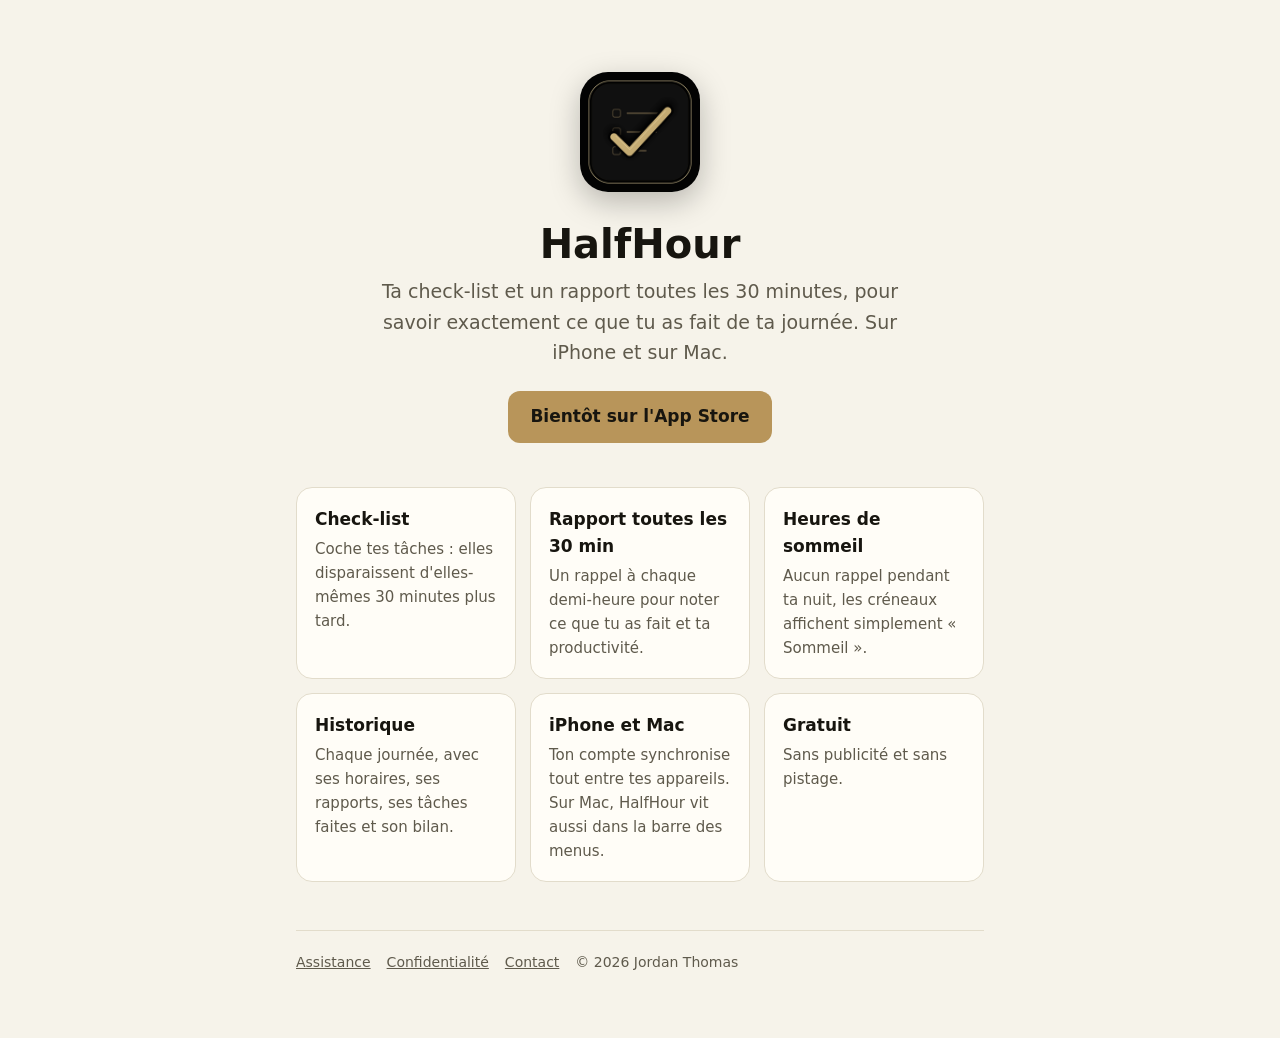
==== index.html @ f9ff3fd3 "Site HalfHour : accueil, confidentialité, assistance, pages du compte Co-Authored-By: Claude Opus 5." ====
<!doctype html>
<html lang="fr">
<head>
<meta charset="utf-8">
<meta name="viewport" content="width=device-width, initial-scale=1">
<title>HalfHour — Tâches et rapports toutes les 30 minutes</title>
<meta name="description" content="HalfHour : ta check-list et un rapport toutes les 30 minutes, synchronisés entre ton iPhone et ton Mac.">
<link rel="icon" type="image/png" sizes="32x32" href="favicon-32.png">
<link rel="apple-touch-icon" href="apple-touch-icon.png">
<link rel="stylesheet" href="style.css">
</head>
<body>
<main>
  <section class="hero">
    <img src="icon.png" alt="Logo HalfHour">
    <h1>HalfHour</h1>
    <p>Ta check-list et un rapport toutes les 30 minutes, pour savoir exactement ce que tu as fait de ta journée. Sur iPhone et sur Mac.</p>
    <a class="badge" href="https://apps.apple.com/app/halfhour">Bientôt sur l'App Store</a>
  </section>

  <div class="features">
    <div class="card"><h3>Check-list</h3><p>Coche tes tâches : elles disparaissent d'elles-mêmes 30 minutes plus tard.</p></div>
    <div class="card"><h3>Rapport toutes les 30 min</h3><p>Un rappel à chaque demi-heure pour noter ce que tu as fait et ta productivité.</p></div>
    <div class="card"><h3>Heures de sommeil</h3><p>Aucun rappel pendant ta nuit, les créneaux affichent simplement « Sommeil ».</p></div>
    <div class="card"><h3>Historique</h3><p>Chaque journée, avec ses horaires, ses rapports, ses tâches faites et son bilan.</p></div>
    <div class="card"><h3>iPhone et Mac</h3><p>Ton compte synchronise tout entre tes appareils. Sur Mac, HalfHour vit aussi dans la barre des menus.</p></div>
    <div class="card"><h3>Gratuit</h3><p>Sans publicité et sans pistage.</p></div>
  </div>

  <footer>
    <a href="assistance.html">Assistance</a>
    <a href="confidentialite.html">Confidentialité</a>
    <a href="mailto:jordan.thm26@gmail.com">Contact</a>
    <span>© 2026 Jordan Thomas</span>
  </footer>
</main>
</body>
</html>
---- style.css ----
:root {
  --bg: #f6f3ea; --text: #17150f; --muted: #5f5a4c; --card: #fffdf7; --line: #e2dccb;
  --gold: #b8955a; --gold-soft: #e6d3a0; --on-gold: #17150f; --error: #b3261e;
}
@media (prefers-color-scheme: dark) {
  :root { --bg: #0b0b0a; --text: #f2ede0; --muted: #a9a394; --card: #171716; --line: #2c2a24; --error: #ff8a80; }
}
* { box-sizing: border-box; }
body { margin: 0; background: var(--bg); color: var(--text); font: 17px/1.6 -apple-system, BlinkMacSystemFont, "Segoe UI", system-ui, sans-serif; }
main { max-width: 720px; margin: 0 auto; padding: 48px 16px 64px; }
header { display: flex; align-items: center; gap: 16px; margin-bottom: 32px; }
header img { width: 64px; height: 64px; border-radius: 15px; }
header a { text-decoration: none; color: inherit; display: flex; align-items: center; gap: 16px; }
h1 { font-size: 30px; line-height: 1.2; margin: 0; }
h2 { font-size: 21px; margin: 36px 0 8px; }
.muted { color: var(--muted); font-size: 15px; }
.card { background: var(--card); border: 1px solid var(--line); border-radius: 16px; padding: 24px; }
.hero { text-align: center; padding: 24px 0 8px; }
.hero img { width: 120px; height: 120px; border-radius: 28px; box-shadow: 0 10px 30px rgba(0,0,0,.25); }
.hero h1 { font-size: 40px; margin-top: 20px; }
.hero p { font-size: 19px; color: var(--muted); margin: 8px auto 0; max-width: 520px; }
.features { display: grid; grid-template-columns: repeat(auto-fit, minmax(200px, 1fr)); gap: 14px; margin-top: 36px; }
.features .card { padding: 18px; }
.features h3 { margin: 0 0 4px; font-size: 17px; }
.features p { margin: 0; font-size: 15px; color: var(--muted); }
.badge { display: inline-block; margin-top: 24px; padding: 12px 22px; border-radius: 12px; background: var(--gold); color: var(--on-gold); font-weight: 600; text-decoration: none; }
label { display: block; font-size: 15px; font-weight: 600; margin: 0 0 6px; }
input { width: 100%; font: inherit; padding: 10px 12px; margin-bottom: 16px; border: 1px solid var(--line); border-radius: 10px; background: var(--bg); color: var(--text); }
input:focus { outline: 2px solid var(--gold); outline-offset: 1px; }
button { width: 100%; font: inherit; font-weight: 600; padding: 12px; border: 0; border-radius: 10px; background: var(--gold); color: var(--on-gold); cursor: pointer; }
button:disabled { opacity: .6; cursor: default; }
#message { min-height: 1.6em; margin: 14px 0 0; font-size: 15px; }
#message.error { color: var(--error); }
.done { background: var(--gold-soft); color: var(--on-gold); border-radius: 12px; padding: 16px 20px; }
footer { margin-top: 48px; padding-top: 20px; border-top: 1px solid var(--line); font-size: 14px; color: var(--muted); display: flex; flex-wrap: wrap; gap: 16px; }
a { color: inherit; }
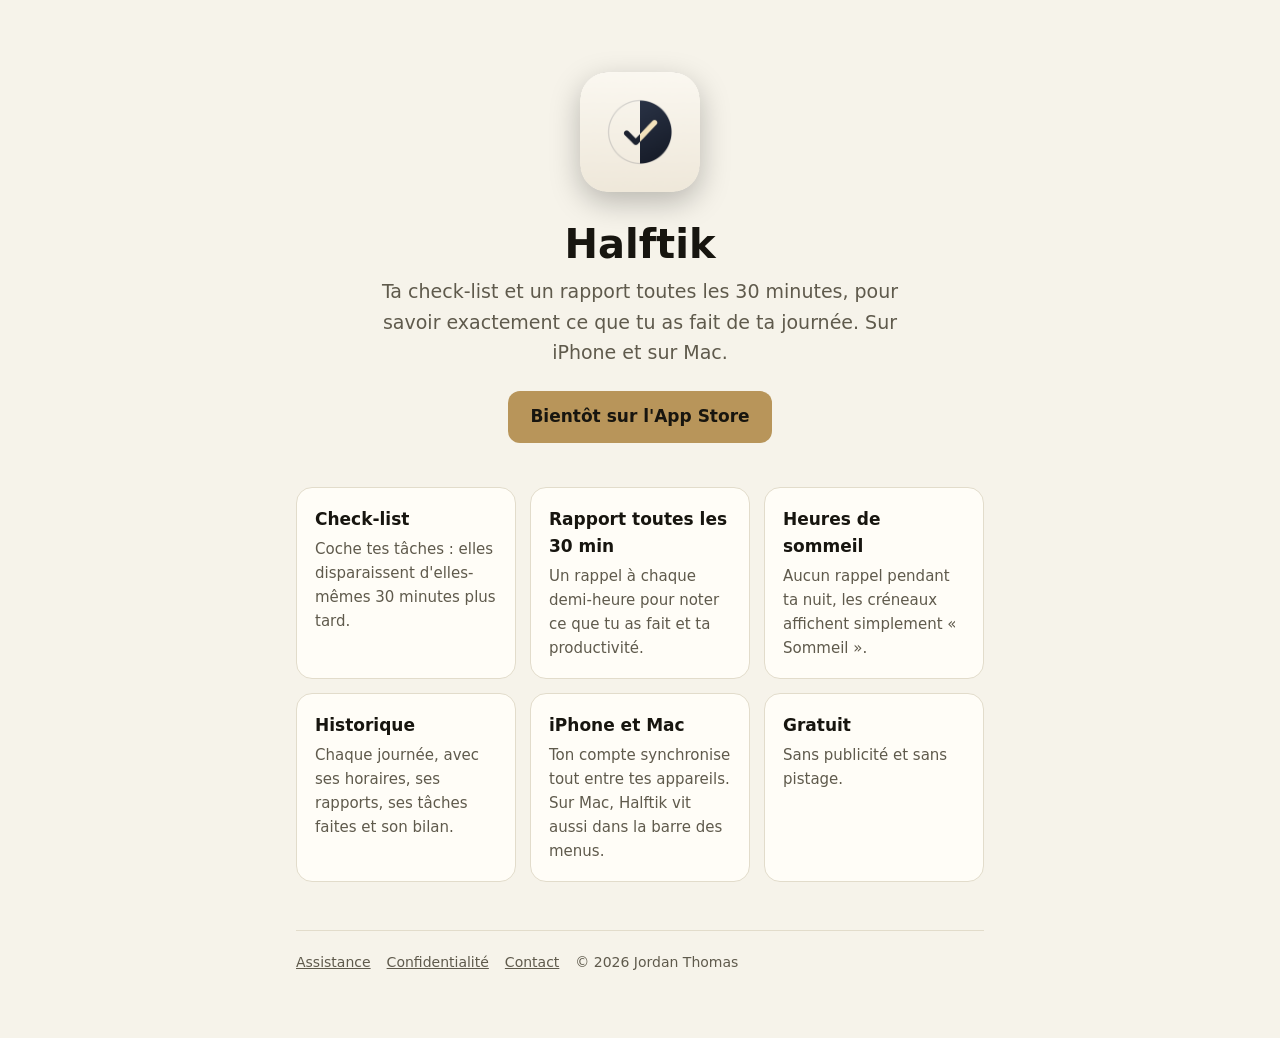
==== commit 7c383352: "Nouveau nom Halftik et nouveau logo Co-Authored-By: Claude Opus 5.5 <noreply@anthropic.com>" ====
--- a/index.html
+++ b/index.html
@@ -3,8 +3,8 @@
 <head>
 <meta charset="utf-8">
 <meta name="viewport" content="width=device-width, initial-scale=1">
-<title>HalfHour — Tâches et rapports toutes les 30 minutes</title>
-<meta name="description" content="HalfHour : ta check-list et un rapport toutes les 30 minutes, synchronisés entre ton iPhone et ton Mac.">
+<title>Halftik — Tâches et rapports toutes les 30 minutes</title>
+<meta name="description" content="Halftik : ta check-list et un rapport toutes les 30 minutes, synchronisés entre ton iPhone et ton Mac.">
 <link rel="icon" type="image/png" sizes="32x32" href="favicon-32.png">
 <link rel="apple-touch-icon" href="apple-touch-icon.png">
 <link rel="stylesheet" href="style.css">
@@ -12,10 +12,10 @@
 <body>
 <main>
   <section class="hero">
-    <img src="icon.png" alt="Logo HalfHour">
-    <h1>HalfHour</h1>
+    <img src="icon.png" alt="Logo Halftik">
+    <h1>Halftik</h1>
     <p>Ta check-list et un rapport toutes les 30 minutes, pour savoir exactement ce que tu as fait de ta journée. Sur iPhone et sur Mac.</p>
-    <a class="badge" href="https://apps.apple.com/app/halfhour">Bientôt sur l'App Store</a>
+    <a class="badge" href="https://apps.apple.com/app/halftik">Bientôt sur l'App Store</a>
   </section>
 
   <div class="features">
@@ -23,7 +23,7 @@
     <div class="card"><h3>Rapport toutes les 30 min</h3><p>Un rappel à chaque demi-heure pour noter ce que tu as fait et ta productivité.</p></div>
     <div class="card"><h3>Heures de sommeil</h3><p>Aucun rappel pendant ta nuit, les créneaux affichent simplement « Sommeil ».</p></div>
     <div class="card"><h3>Historique</h3><p>Chaque journée, avec ses horaires, ses rapports, ses tâches faites et son bilan.</p></div>
-    <div class="card"><h3>iPhone et Mac</h3><p>Ton compte synchronise tout entre tes appareils. Sur Mac, HalfHour vit aussi dans la barre des menus.</p></div>
+    <div class="card"><h3>iPhone et Mac</h3><p>Ton compte synchronise tout entre tes appareils. Sur Mac, Halftik vit aussi dans la barre des menus.</p></div>
     <div class="card"><h3>Gratuit</h3><p>Sans publicité et sans pistage.</p></div>
   </div>
 
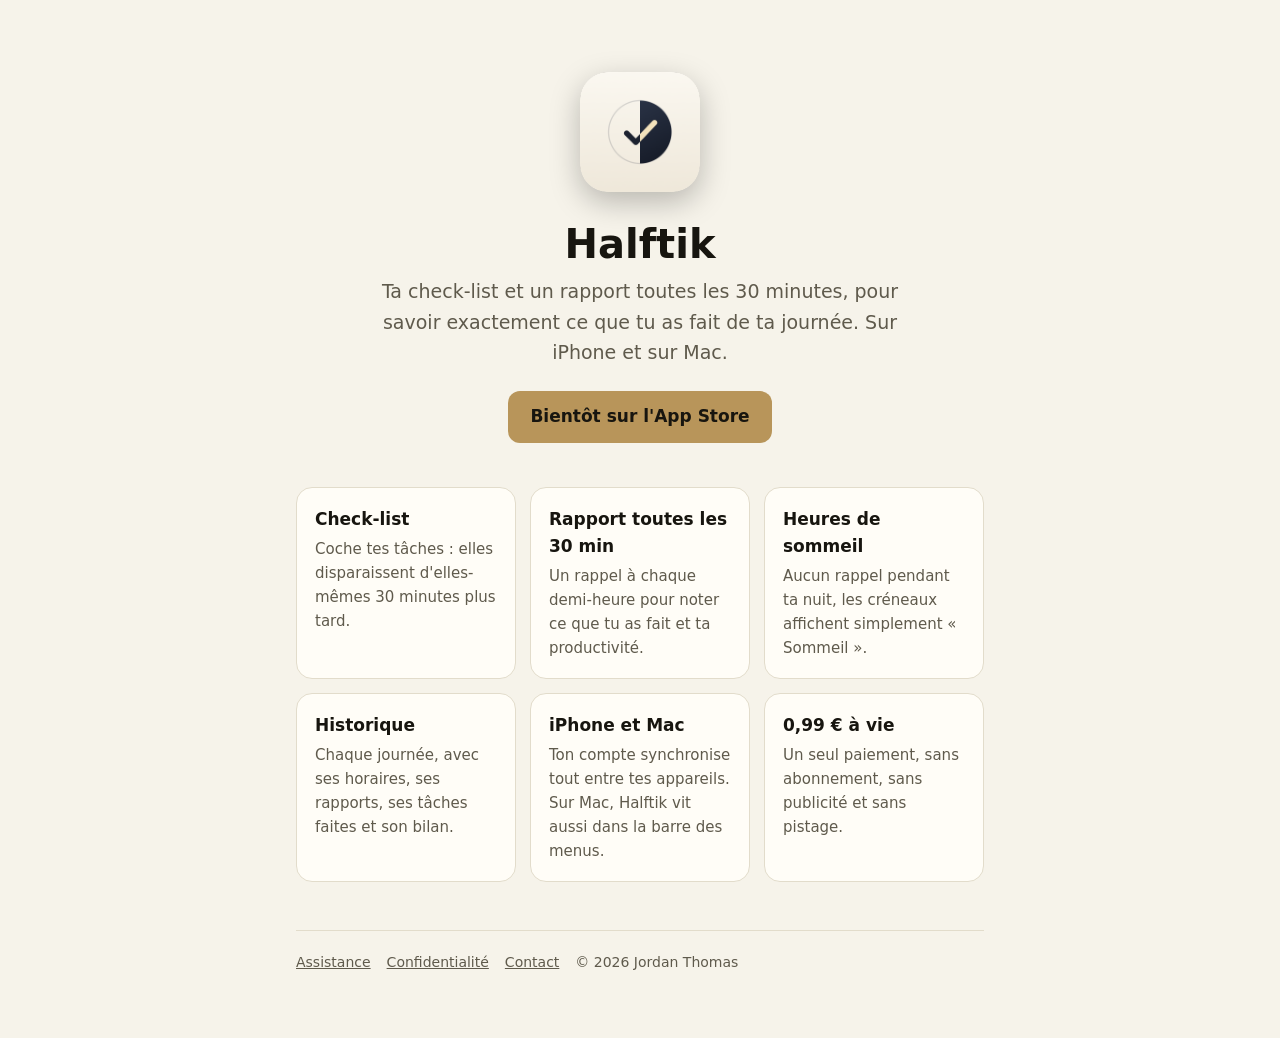
==== commit 09d2a1cd: "Confidentialité : questionnaire et achat intégré ; prix 0,99 € à vie Co-Authored-By: Claude Opus 5.5" ====
--- a/index.html
+++ b/index.html
@@ -24,7 +24,7 @@
     <div class="card"><h3>Heures de sommeil</h3><p>Aucun rappel pendant ta nuit, les créneaux affichent simplement « Sommeil ».</p></div>
     <div class="card"><h3>Historique</h3><p>Chaque journée, avec ses horaires, ses rapports, ses tâches faites et son bilan.</p></div>
     <div class="card"><h3>iPhone et Mac</h3><p>Ton compte synchronise tout entre tes appareils. Sur Mac, Halftik vit aussi dans la barre des menus.</p></div>
-    <div class="card"><h3>Gratuit</h3><p>Sans publicité et sans pistage.</p></div>
+    <div class="card"><h3>0,99 € à vie</h3><p>Un seul paiement, sans abonnement, sans publicité et sans pistage.</p></div>
   </div>
 
   <footer>
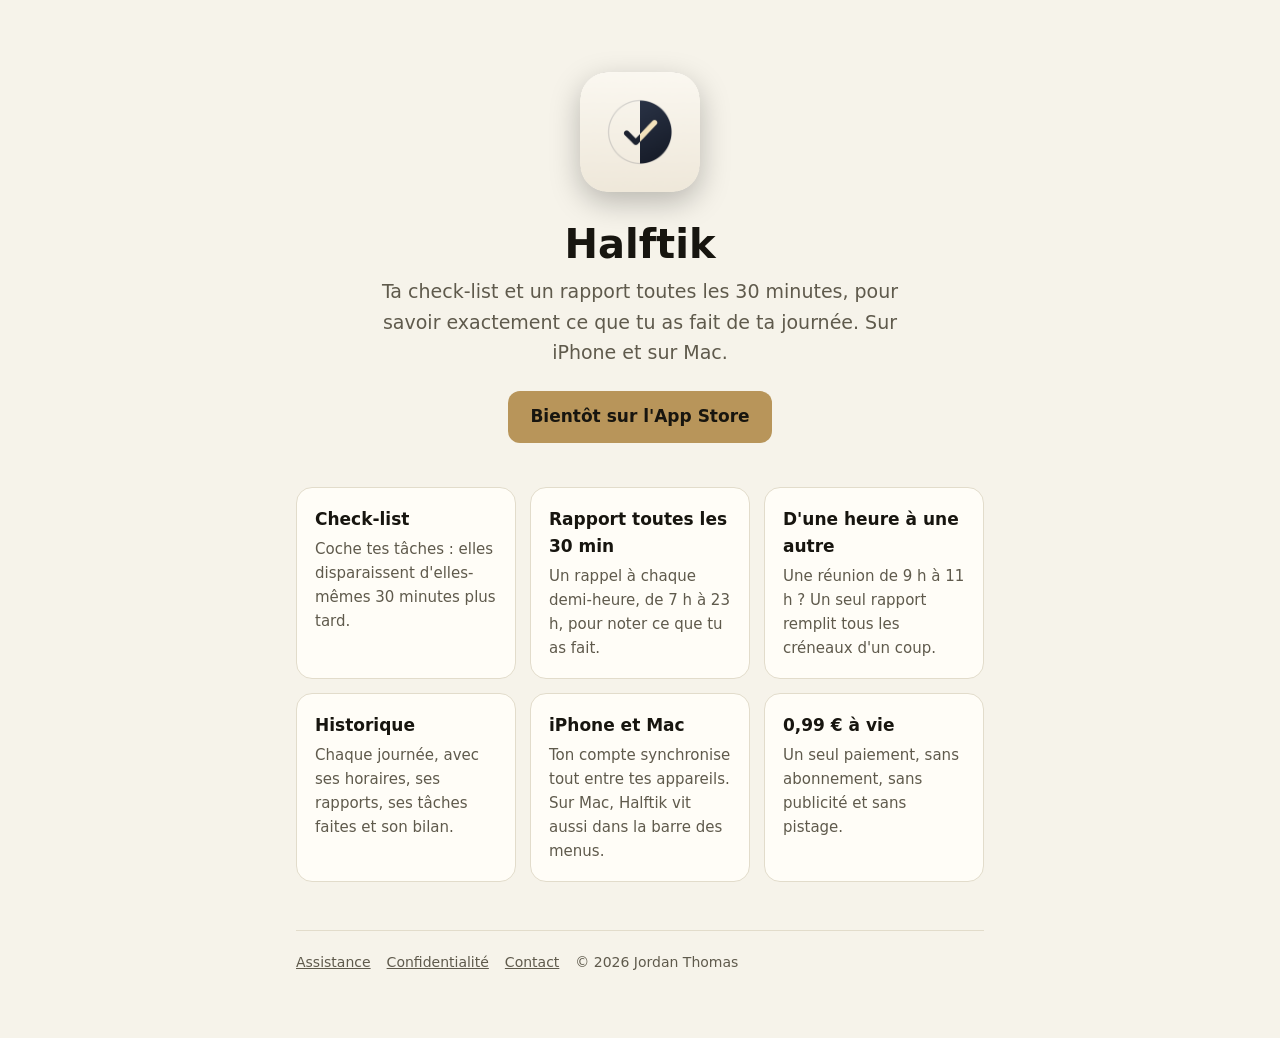
==== commit 2a03e49b: "Rapports d'une heure à une autre, rappels de 7 h à 23 h Co-Authored-By: Claude Opus 5.5 <noreply@ant" ====
--- a/index.html
+++ b/index.html
@@ -20,8 +20,8 @@
 
   <div class="features">
     <div class="card"><h3>Check-list</h3><p>Coche tes tâches : elles disparaissent d'elles-mêmes 30 minutes plus tard.</p></div>
-    <div class="card"><h3>Rapport toutes les 30 min</h3><p>Un rappel à chaque demi-heure pour noter ce que tu as fait et ta productivité.</p></div>
-    <div class="card"><h3>Heures de sommeil</h3><p>Aucun rappel pendant ta nuit, les créneaux affichent simplement « Sommeil ».</p></div>
+    <div class="card"><h3>Rapport toutes les 30 min</h3><p>Un rappel à chaque demi-heure, de 7 h à 23 h, pour noter ce que tu as fait.</p></div>
+    <div class="card"><h3>D'une heure à une autre</h3><p>Une réunion de 9 h à 11 h ? Un seul rapport remplit tous les créneaux d'un coup.</p></div>
     <div class="card"><h3>Historique</h3><p>Chaque journée, avec ses horaires, ses rapports, ses tâches faites et son bilan.</p></div>
     <div class="card"><h3>iPhone et Mac</h3><p>Ton compte synchronise tout entre tes appareils. Sur Mac, Halftik vit aussi dans la barre des menus.</p></div>
     <div class="card"><h3>0,99 € à vie</h3><p>Un seul paiement, sans abonnement, sans publicité et sans pistage.</p></div>
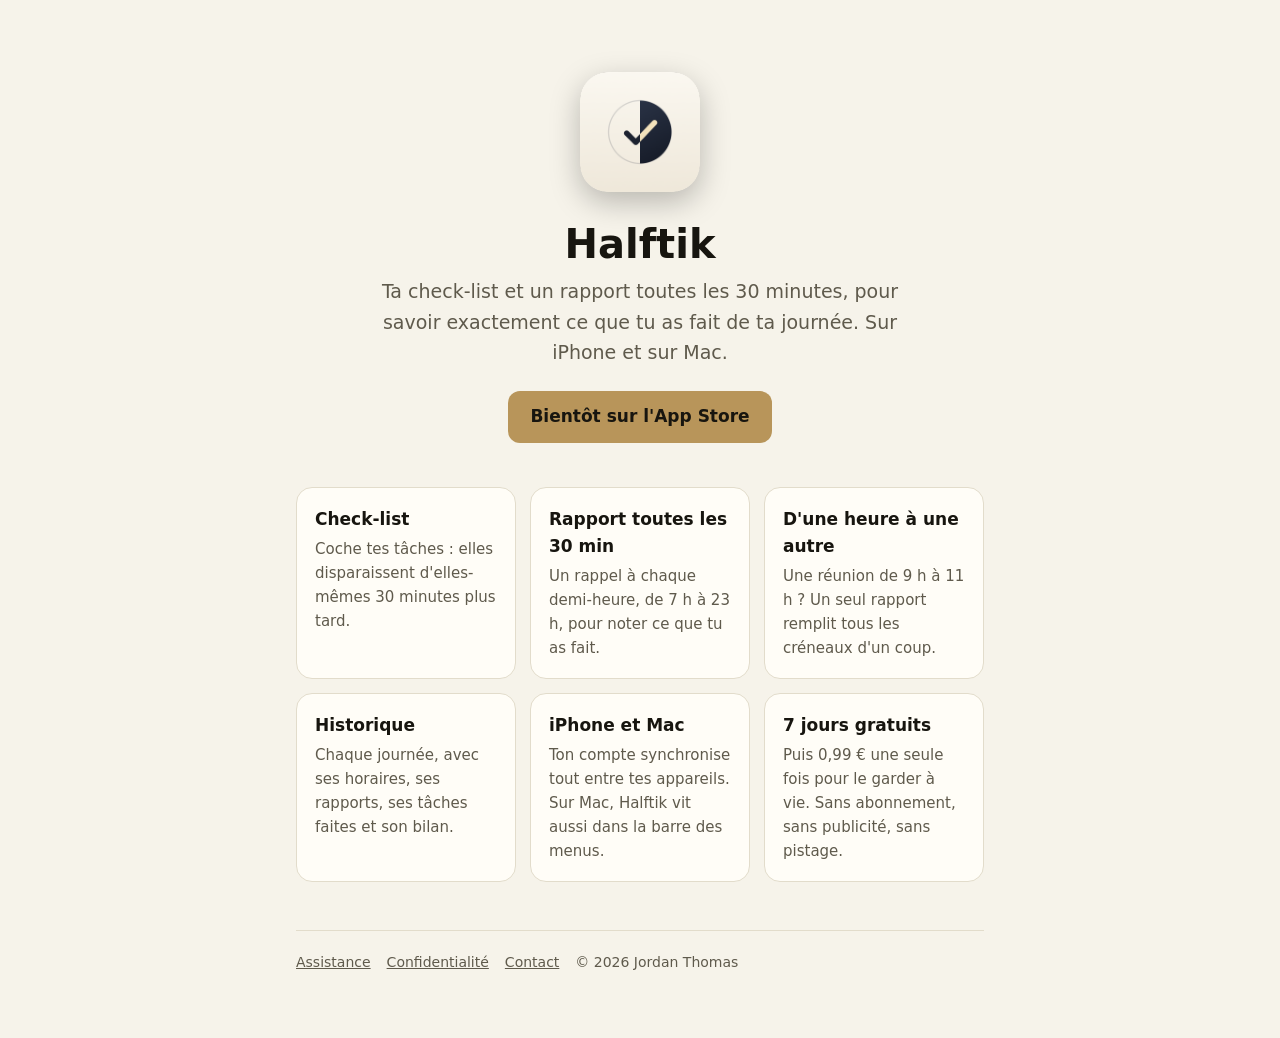
==== commit 93b43c5f: "Essai gratuit de 7 jours Co-Authored-By: Claude Opus 5.5 <noreply@anthropic.com>" ====
--- a/index.html
+++ b/index.html
@@ -24,7 +24,7 @@
     <div class="card"><h3>D'une heure à une autre</h3><p>Une réunion de 9 h à 11 h ? Un seul rapport remplit tous les créneaux d'un coup.</p></div>
     <div class="card"><h3>Historique</h3><p>Chaque journée, avec ses horaires, ses rapports, ses tâches faites et son bilan.</p></div>
     <div class="card"><h3>iPhone et Mac</h3><p>Ton compte synchronise tout entre tes appareils. Sur Mac, Halftik vit aussi dans la barre des menus.</p></div>
-    <div class="card"><h3>0,99 € à vie</h3><p>Un seul paiement, sans abonnement, sans publicité et sans pistage.</p></div>
+    <div class="card"><h3>7 jours gratuits</h3><p>Puis 0,99 € une seule fois pour le garder à vie. Sans abonnement, sans publicité, sans pistage.</p></div>
   </div>
 
   <footer>
